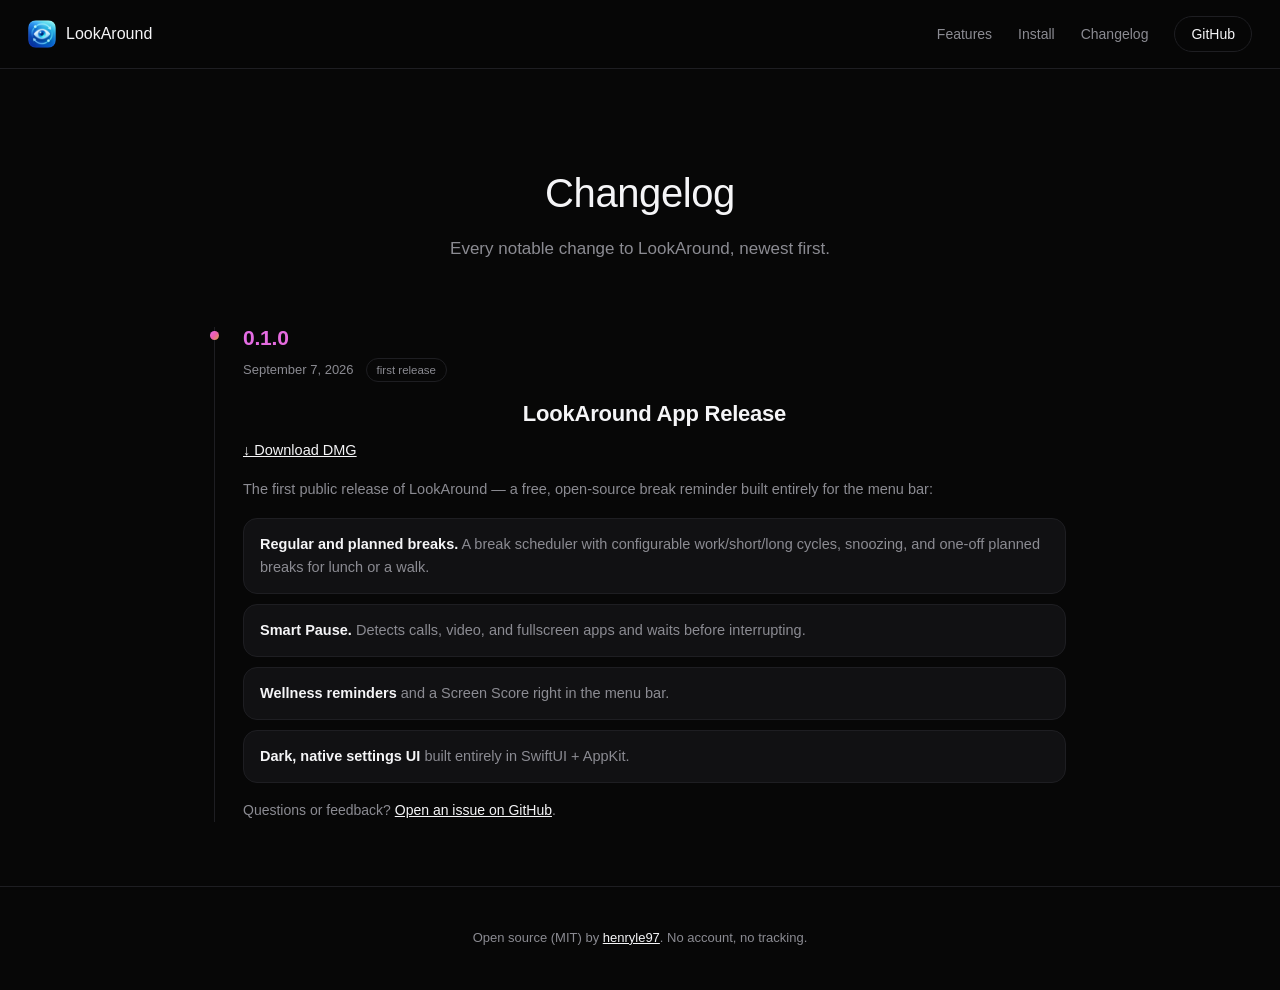
==== docs/changelog/index.html @ 8f5c6af9 "Add /changelog page to the site Adds a changelog page at docs/changelog/, styled to match the existi" ====
<!DOCTYPE html>
<html lang="en">
<head>
<meta charset="utf-8">
<meta name="viewport" content="width=device-width, initial-scale=1">
<title>Changelog — LookAround</title>
<meta name="description" content="What's new in LookAround, the free macOS break-reminder app.">
<link rel="canonical" href="https://henryle97.github.io/look-around/changelog/">
<link rel="icon" type="image/png" href="../assets/icon.png">
<link rel="stylesheet" href="../assets/style.css">

<meta property="og:type" content="website">
<meta property="og:site_name" content="LookAround">
<meta property="og:url" content="https://henryle97.github.io/look-around/changelog/">
<meta property="og:title" content="Changelog — LookAround">
<meta property="og:description" content="What's new in LookAround, the free macOS break-reminder app.">
<meta name="twitter:card" content="summary">
<meta name="twitter:title" content="Changelog — LookAround">
<meta name="twitter:description" content="What's new in LookAround, the free macOS break-reminder app.">
</head>
<body>

<header class="nav">
  <a class="brand" href="../">
    <img src="../assets/icon.png" alt="LookAround icon" width="28" height="28">
    <span>LookAround</span>
  </a>
  <nav>
    <a href="../#features">Features</a>
    <a href="../#install">Install</a>
    <a href="./">Changelog</a>
    <a class="github" href="https://github.com/henryle97/look-around">GitHub</a>
  </nav>
</header>

<main>
  <section class="changelog-header">
    <h1>Changelog</h1>
    <p class="tagline">Every notable change to LookAround, newest first.</p>
  </section>

  <section class="changelog">

    <article class="changelog-entry">
      <a class="changelog-version-badge" href="https://github.com/henryle97/look-around/releases/tag/v0.1.0">0.1.0</a>
      <div class="changelog-meta">
        <span class="changelog-date">September 7, 2026</span>
        <span class="changelog-tag">first release</span>
      </div>
      <h2 class="changelog-title">LookAround App Release</h2>
      <p class="changelog-download">
        <a href="https://github.com/henryle97/look-around/releases/download/v0.1.0/LookAround-0.1.0.dmg">↓ Download DMG</a>
      </p>
      <p class="changelog-summary">The first public release of LookAround — a free, open-source break reminder built entirely for the menu bar:</p>
      <ul class="changelog-list">
        <li><strong>Regular and planned breaks.</strong> <span>A break scheduler with configurable work/short/long cycles, snoozing, and one-off planned breaks for lunch or a walk.</span></li>
        <li><strong>Smart Pause.</strong> <span>Detects calls, video, and fullscreen apps and waits before interrupting.</span></li>
        <li><strong>Wellness reminders</strong> <span>and a Screen Score right in the menu bar.</span></li>
        <li><strong>Dark, native settings UI</strong> <span>built entirely in SwiftUI + AppKit.</span></li>
      </ul>
      <p class="changelog-closing">Questions or feedback? <a href="https://github.com/henryle97/look-around/issues">Open an issue on GitHub</a>.</p>
    </article>

  </section>
</main>

<footer>
  <p>Open source (MIT) by <a href="https://github.com/henryle97">henryle97</a>. No account, no tracking.</p>
</footer>

</body>
</html>
---- docs/assets/style.css ----
:root {
  --bg: #070707;
  --card: #111113;
  --card-line: #1e1e22;
  --text: #f5f5f7;
  --muted: #8b8b92;
  --grad: linear-gradient(131deg, #e46de6 0%, #ee5dac 48%, #d7a544 100%);
  --radius: 20px;
}

* { box-sizing: border-box; }

body {
  margin: 0;
  background: var(--bg);
  color: var(--text);
  font: 16px/1.6 -apple-system, BlinkMacSystemFont, "SF Pro Display", "SF Pro Text", "Helvetica Neue", Arial, sans-serif;
  -webkit-font-smoothing: antialiased;
}

/* --- nav --- */
.nav {
  position: sticky;
  top: 0;
  z-index: 10;
  display: flex;
  justify-content: space-between;
  align-items: center;
  padding: 16px 28px;
  background: rgba(7, 7, 7, 0.8);
  backdrop-filter: blur(14px);
  border-bottom: 1px solid var(--card-line);
}
.brand {
  display: flex;
  align-items: center;
  gap: 10px;
  color: var(--text);
  text-decoration: none;
  font-weight: 500;
  font-size: 16px;
}
.brand img { border-radius: 8px; }
.nav nav { display: flex; gap: 26px; align-items: center; }
.nav nav a { color: var(--muted); text-decoration: none; font-size: 14px; }
.nav nav a:hover { color: var(--text); }
.nav .github {
  color: var(--text);
  border: 1px solid var(--card-line);
  border-radius: 999px;
  padding: 6px 16px;
}

main { max-width: 900px; margin: 0 auto; padding: 0 24px 64px; }

/* --- hero --- */
.hero { text-align: center; padding: 100px 0 40px; }
.hero-icon { border-radius: 24px; box-shadow: 0 20px 60px rgba(228, 109, 230, 0.25); }
.hero h1 {
  font-size: clamp(34px, 5vw, 48px);
  font-weight: 500;
  line-height: 1.15;
  letter-spacing: -0.01em;
  margin: 28px 0 14px;
}
.hero h1 em { font-style: italic; background: var(--grad); -webkit-background-clip: text; background-clip: text; color: transparent; }
.tagline { color: var(--muted); font-size: 17px; max-width: 480px; margin: 0 auto; }

.cta { display: flex; gap: 12px; justify-content: center; flex-wrap: wrap; margin-top: 28px; }
.btn {
  font: inherit;
  border-radius: 999px;
  padding: 12px 26px;
  cursor: pointer;
  text-decoration: none;
  border: 1px solid transparent;
  font-size: 15px;
}
.btn.primary { background: var(--grad); color: #1a1112; font-weight: 600; }
.btn.primary:hover { filter: brightness(1.06); }
.btn.code {
  display: flex;
  align-items: center;
  gap: 12px;
  background: var(--card);
  color: var(--text);
  border-color: var(--card-line);
}
.btn.code code { font-family: ui-monospace, "SF Mono", Menlo, monospace; font-size: 13px; }
.copy-hint {
  font-size: 11px;
  color: var(--muted);
  border: 1px solid var(--card-line);
  border-radius: 999px;
  padding: 2px 10px;
}

.chips {
  list-style: none;
  display: flex;
  gap: 8px;
  justify-content: center;
  flex-wrap: wrap;
  padding: 0;
  margin: 24px 0 0;
}
.chips li {
  font-size: 12.5px;
  color: var(--muted);
  border: 1px solid var(--card-line);
  border-radius: 999px;
  padding: 4px 12px;
}

/* --- screenshot --- */
.shot { padding: 24px 0 0; }
.shot img {
  width: 100%;
  height: auto;
  border-radius: var(--radius);
  border: 1px solid var(--card-line);
  box-shadow: 0 30px 90px rgba(228, 93, 172, 0.16);
}

/* --- sections --- */
.badge {
  display: flex;
  align-items: center;
  justify-content: center;
  width: 36px;
  height: 36px;
  margin: 0 auto 14px;
  border-radius: 11px;
  background: var(--grad);
  font-size: 16px;
}
section h2 {
  font-size: 24px;
  font-weight: 500;
  letter-spacing: -0.01em;
  margin: 88px 0 28px;
  text-align: center;
}

.grid {
  display: grid;
  grid-template-columns: repeat(auto-fit, minmax(220px, 1fr));
  gap: 1px;
  background: var(--card-line);
  border: 1px solid var(--card-line);
  border-radius: var(--radius);
  overflow: hidden;
}
.card {
  background: var(--card);
  padding: 22px 22px 20px;
}
.card h3 { margin: 0 0 6px; font-size: 15px; font-weight: 600; }
.card p, .card ol { margin: 0; color: var(--muted); font-size: 14px; }
.card ol { padding-left: 18px; }
.card li + li { margin-top: 5px; }
.card a { color: var(--text); }
.card code, .install-grid pre code {
  font-family: ui-monospace, "SF Mono", Menlo, monospace;
  font-size: 13px;
  color: var(--text);
}

.install-grid {
  display: grid;
  grid-template-columns: repeat(auto-fit, minmax(280px, 1fr));
  gap: 1px;
  background: var(--card-line);
  border: 1px solid var(--card-line);
  border-radius: var(--radius);
  overflow: hidden;
}
.install-grid pre {
  background: #000;
  border: 1px solid var(--card-line);
  border-radius: 10px;
  padding: 12px 14px;
  overflow-x: auto;
  margin: 0 0 10px;
}
.install-grid .card p { margin-top: 0; }

.notice {
  margin-top: 20px;
  border: 1px solid var(--card-line);
  background: var(--card);
  border-radius: var(--radius);
  padding: 22px 24px;
  font-size: 14.5px;
}
.notice strong { color: var(--text); }
.notice > p:first-of-type { color: var(--muted); margin: 8px 0 14px; }
.notice ol { margin: 0; padding-left: 18px; color: var(--muted); }
.notice li + li { margin-top: 6px; }
.notice-shot { margin: 16px auto 0; max-width: 380px; }
.notice-shot img {
  width: 100%;
  height: auto;
  border-radius: 10px;
  border: 1px solid var(--card-line);
}
.notice-shot figcaption { font-size: 12px; color: var(--muted); margin-top: 6px; text-align: center; }
.notice-trust {
  border-top: 1px solid var(--card-line);
  margin-top: 16px;
  padding-top: 14px;
  font-size: 13.5px;
  color: var(--muted);
}
.notice-trust a { color: var(--text); }

footer {
  border-top: 1px solid var(--card-line);
  color: var(--muted);
  text-align: center;
  font-size: 13px;
  padding: 28px 24px;
}
footer a { color: var(--text); }

/* --- changelog --- */
.changelog-header { text-align: center; padding: 72px 0 8px; }
.changelog-header h1 { font-size: clamp(30px, 4.5vw, 40px); font-weight: 500; letter-spacing: -0.01em; margin: 20px 0 10px; }
.changelog-header .tagline { max-width: 480px; }

.changelog { margin: 56px 0 0; }
.changelog-entry {
  position: relative;
  padding: 0 0 48px 28px;
  border-left: 1px solid var(--card-line);
}
.changelog-entry:last-child { padding-bottom: 0; }
.changelog-entry::before {
  content: "";
  position: absolute;
  left: -5px;
  top: 4px;
  width: 9px;
  height: 9px;
  border-radius: 50%;
  background: var(--grad);
}
.changelog-meta {
  display: flex;
  align-items: baseline;
  gap: 12px;
  flex-wrap: wrap;
  margin-bottom: 14px;
}
.changelog-version { font-size: 20px; font-weight: 600; letter-spacing: -0.01em; }
.changelog-date { font-size: 13px; color: var(--muted); }
.changelog-tag {
  font-size: 11.5px;
  color: var(--muted);
  border: 1px solid var(--card-line);
  border-radius: 999px;
  padding: 2px 10px;
}
.changelog-version-badge {
  display: block;
  font-size: 21px;
  font-weight: 700;
  letter-spacing: -0.01em;
  line-height: 1;
  text-decoration: none;
  background: var(--grad);
  -webkit-background-clip: text;
  background-clip: text;
  color: transparent;
  margin-bottom: 10px;
}
.changelog-title { font-size: 22px; font-weight: 600; letter-spacing: -0.01em; margin: 0 0 8px; }
.changelog-download { margin: 0 0 16px; font-size: 14.5px; }
.changelog-download a { color: var(--text); }
.changelog-summary { margin: 0 0 16px; color: var(--muted); font-size: 14.5px; }
.changelog-closing { margin: 16px 0 0; color: var(--muted); font-size: 14px; }
.changelog-closing a { color: var(--text); }
.changelog-list {
  list-style: none;
  margin: 0;
  padding: 0;
  display: flex;
  flex-direction: column;
  gap: 10px;
}
.changelog-list li {
  background: var(--card);
  border: 1px solid var(--card-line);
  border-radius: 14px;
  padding: 14px 16px;
  font-size: 14.5px;
  color: var(--text);
}
.changelog-list li strong { color: var(--text); }
.changelog-list li span { color: var(--muted); }
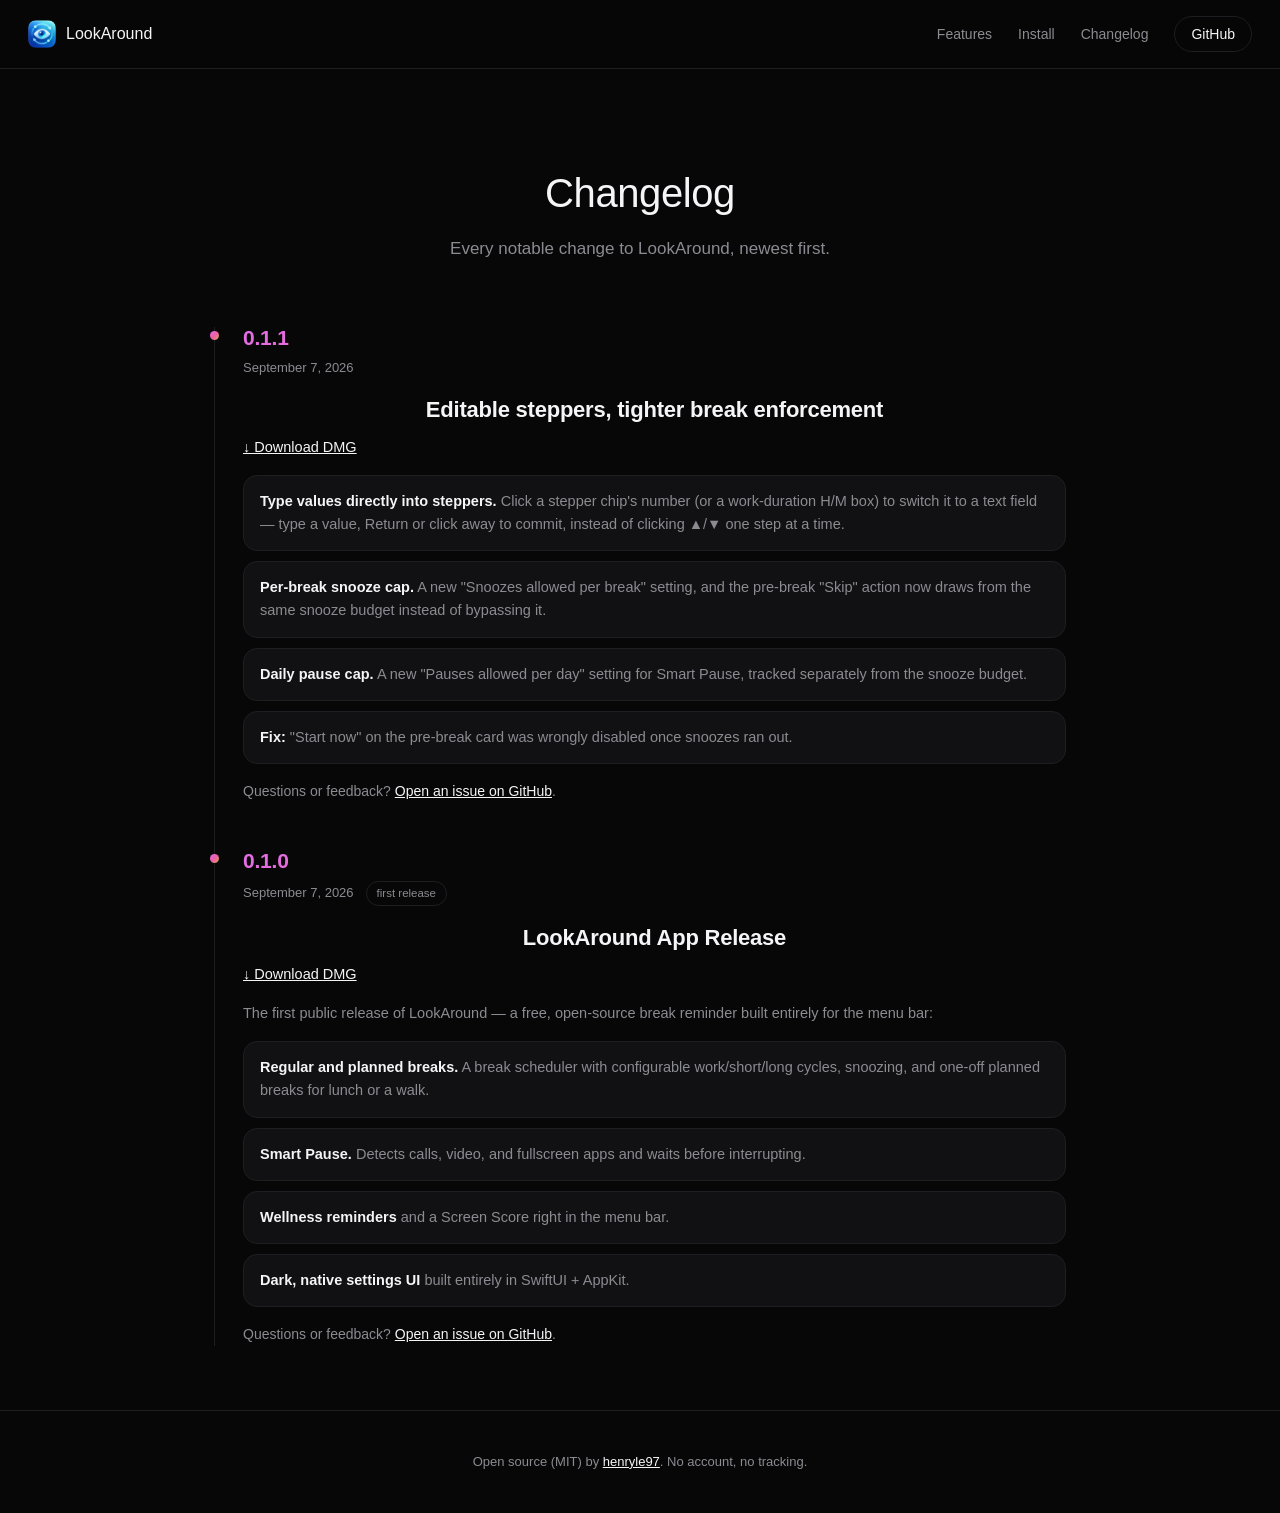
==== commit fd793152: "Add 0.1.1 changelog entry" ====
--- a/docs/changelog/index.html
+++ b/docs/changelog/index.html
@@ -42,6 +42,24 @@
   <section class="changelog">
 
     <article class="changelog-entry">
+      <a class="changelog-version-badge" href="https://github.com/henryle97/look-around/releases/tag/v0.1.1">0.1.1</a>
+      <div class="changelog-meta">
+        <span class="changelog-date">September 7, 2026</span>
+      </div>
+      <h2 class="changelog-title">Editable steppers, tighter break enforcement</h2>
+      <p class="changelog-download">
+        <a href="https://github.com/henryle97/look-around/releases/download/v0.1.1/LookAround-0.1.1.dmg">↓ Download DMG</a>
+      </p>
+      <ul class="changelog-list">
+        <li><strong>Type values directly into steppers.</strong> <span>Click a stepper chip's number (or a work-duration H/M box) to switch it to a text field — type a value, Return or click away to commit, instead of clicking ▲/▼ one step at a time.</span></li>
+        <li><strong>Per-break snooze cap.</strong> <span>A new "Snoozes allowed per break" setting, and the pre-break "Skip" action now draws from the same snooze budget instead of bypassing it.</span></li>
+        <li><strong>Daily pause cap.</strong> <span>A new "Pauses allowed per day" setting for Smart Pause, tracked separately from the snooze budget.</span></li>
+        <li><strong>Fix:</strong> <span>"Start now" on the pre-break card was wrongly disabled once snoozes ran out.</span></li>
+      </ul>
+      <p class="changelog-closing">Questions or feedback? <a href="https://github.com/henryle97/look-around/issues">Open an issue on GitHub</a>.</p>
+    </article>
+
+    <article class="changelog-entry">
       <a class="changelog-version-badge" href="https://github.com/henryle97/look-around/releases/tag/v0.1.0">0.1.0</a>
       <div class="changelog-meta">
         <span class="changelog-date">September 7, 2026</span>
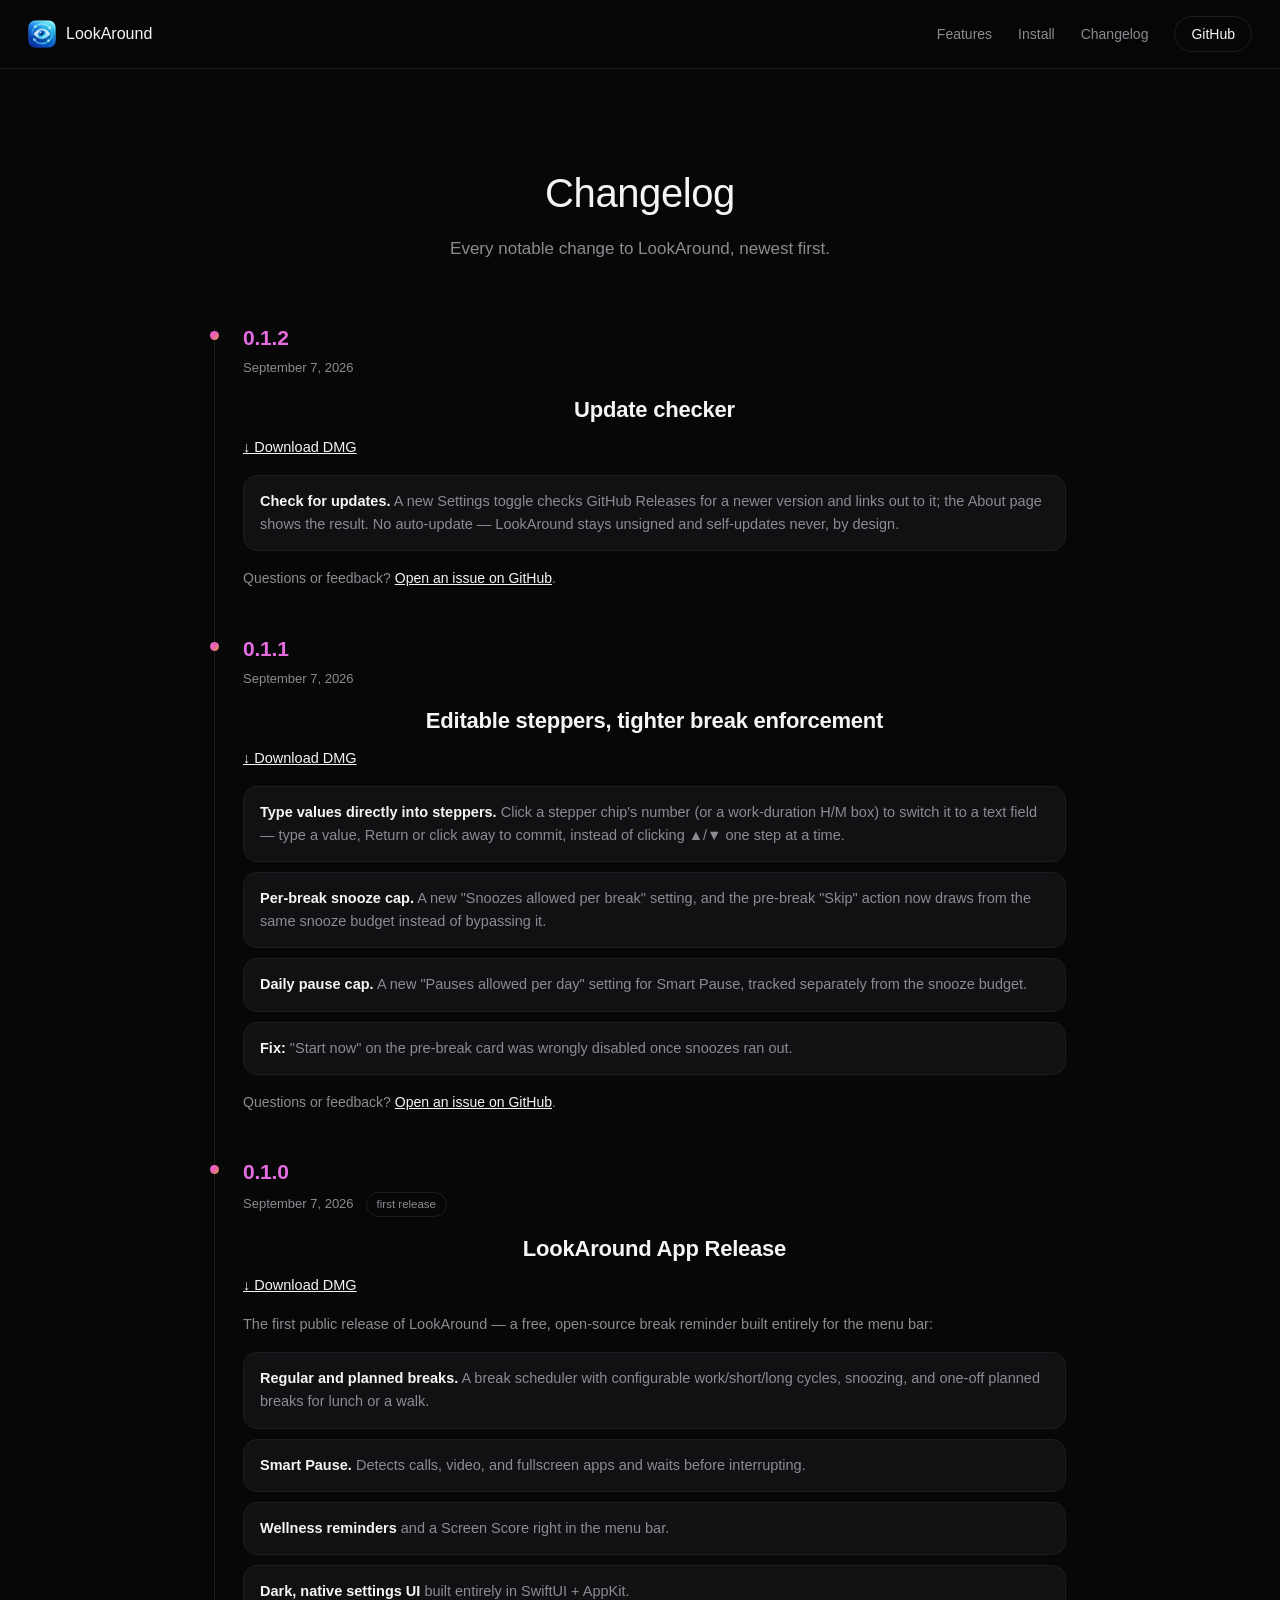
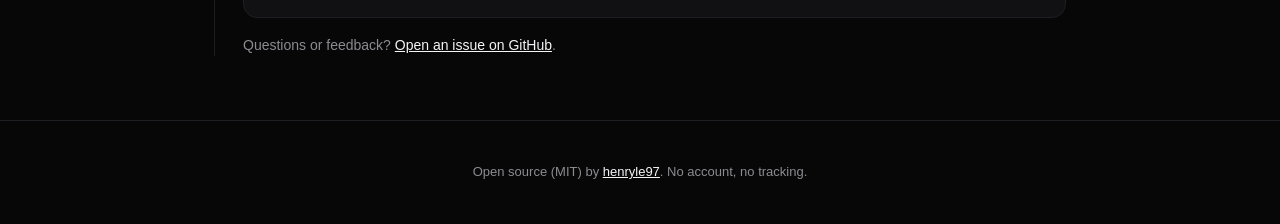
==== commit 67ff2147: "Add 0.1.2 changelog entry" ====
--- a/docs/changelog/index.html
+++ b/docs/changelog/index.html
@@ -40,6 +40,21 @@
   </section>
 
   <section class="changelog">
+
+    <article class="changelog-entry">
+      <a class="changelog-version-badge" href="https://github.com/henryle97/look-around/releases/tag/v0.1.2">0.1.2</a>
+      <div class="changelog-meta">
+        <span class="changelog-date">September 7, 2026</span>
+      </div>
+      <h2 class="changelog-title">Update checker</h2>
+      <p class="changelog-download">
+        <a href="https://github.com/henryle97/look-around/releases/download/v0.1.2/LookAround-0.1.2.dmg">↓ Download DMG</a>
+      </p>
+      <ul class="changelog-list">
+        <li><strong>Check for updates.</strong> <span>A new Settings toggle checks GitHub Releases for a newer version and links out to it; the About page shows the result. No auto-update — LookAround stays unsigned and self-updates never, by design.</span></li>
+      </ul>
+      <p class="changelog-closing">Questions or feedback? <a href="https://github.com/henryle97/look-around/issues">Open an issue on GitHub</a>.</p>
+    </article>
 
     <article class="changelog-entry">
       <a class="changelog-version-badge" href="https://github.com/henryle97/look-around/releases/tag/v0.1.1">0.1.1</a>
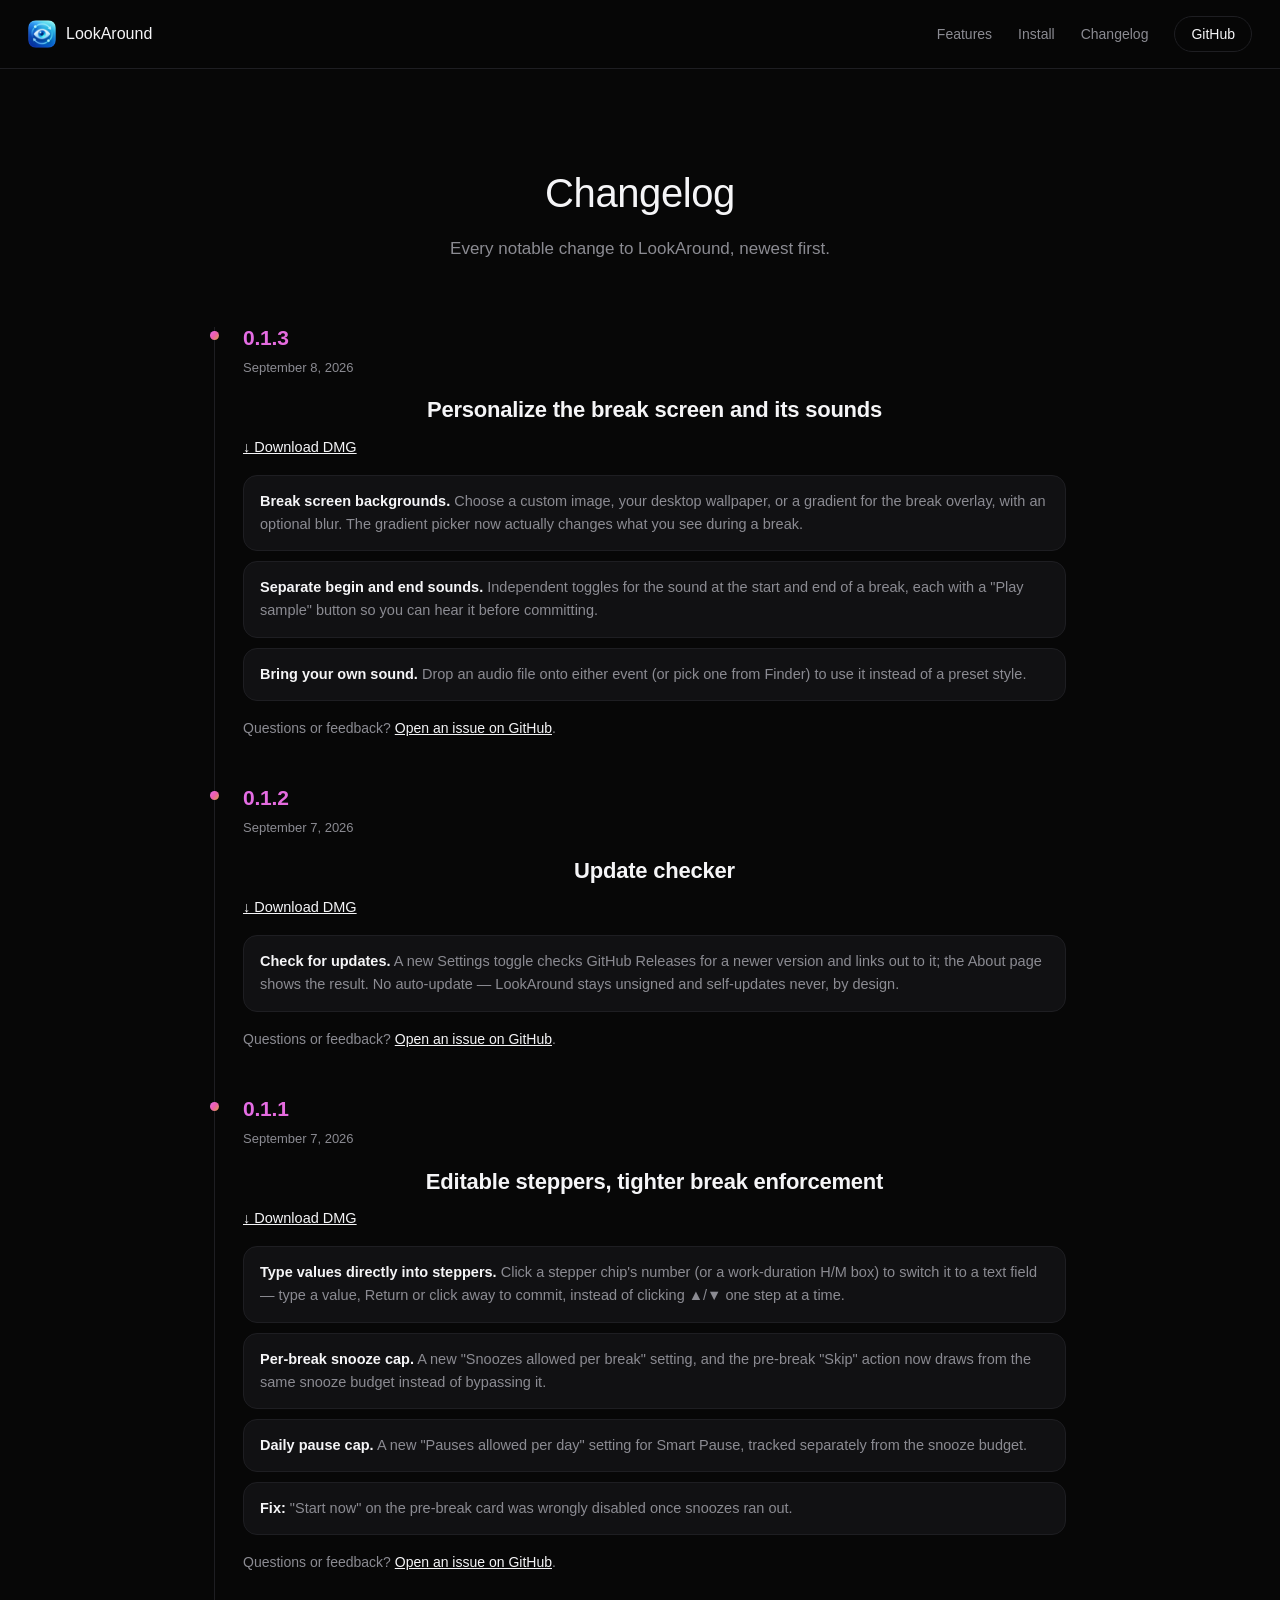
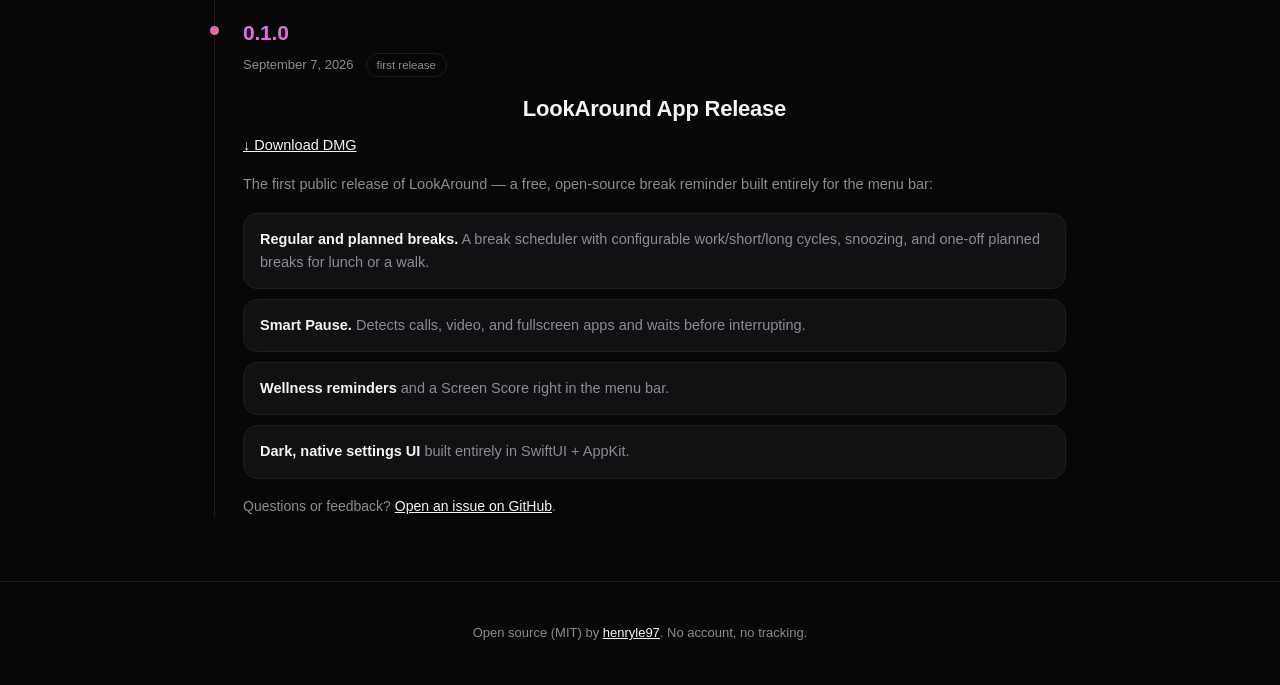
==== commit 745787a8: "Add 0.1.3 changelog entry" ====
--- a/docs/changelog/index.html
+++ b/docs/changelog/index.html
@@ -40,6 +40,23 @@
   </section>
 
   <section class="changelog">
+
+    <article class="changelog-entry">
+      <a class="changelog-version-badge" href="https://github.com/henryle97/look-around/releases/tag/v0.1.3">0.1.3</a>
+      <div class="changelog-meta">
+        <span class="changelog-date">September 8, 2026</span>
+      </div>
+      <h2 class="changelog-title">Personalize the break screen and its sounds</h2>
+      <p class="changelog-download">
+        <a href="https://github.com/henryle97/look-around/releases/download/v0.1.3/LookAround-0.1.3.dmg">↓ Download DMG</a>
+      </p>
+      <ul class="changelog-list">
+        <li><strong>Break screen backgrounds.</strong> <span>Choose a custom image, your desktop wallpaper, or a gradient for the break overlay, with an optional blur. The gradient picker now actually changes what you see during a break.</span></li>
+        <li><strong>Separate begin and end sounds.</strong> <span>Independent toggles for the sound at the start and end of a break, each with a "Play sample" button so you can hear it before committing.</span></li>
+        <li><strong>Bring your own sound.</strong> <span>Drop an audio file onto either event (or pick one from Finder) to use it instead of a preset style.</span></li>
+      </ul>
+      <p class="changelog-closing">Questions or feedback? <a href="https://github.com/henryle97/look-around/issues">Open an issue on GitHub</a>.</p>
+    </article>
 
     <article class="changelog-entry">
       <a class="changelog-version-badge" href="https://github.com/henryle97/look-around/releases/tag/v0.1.2">0.1.2</a>
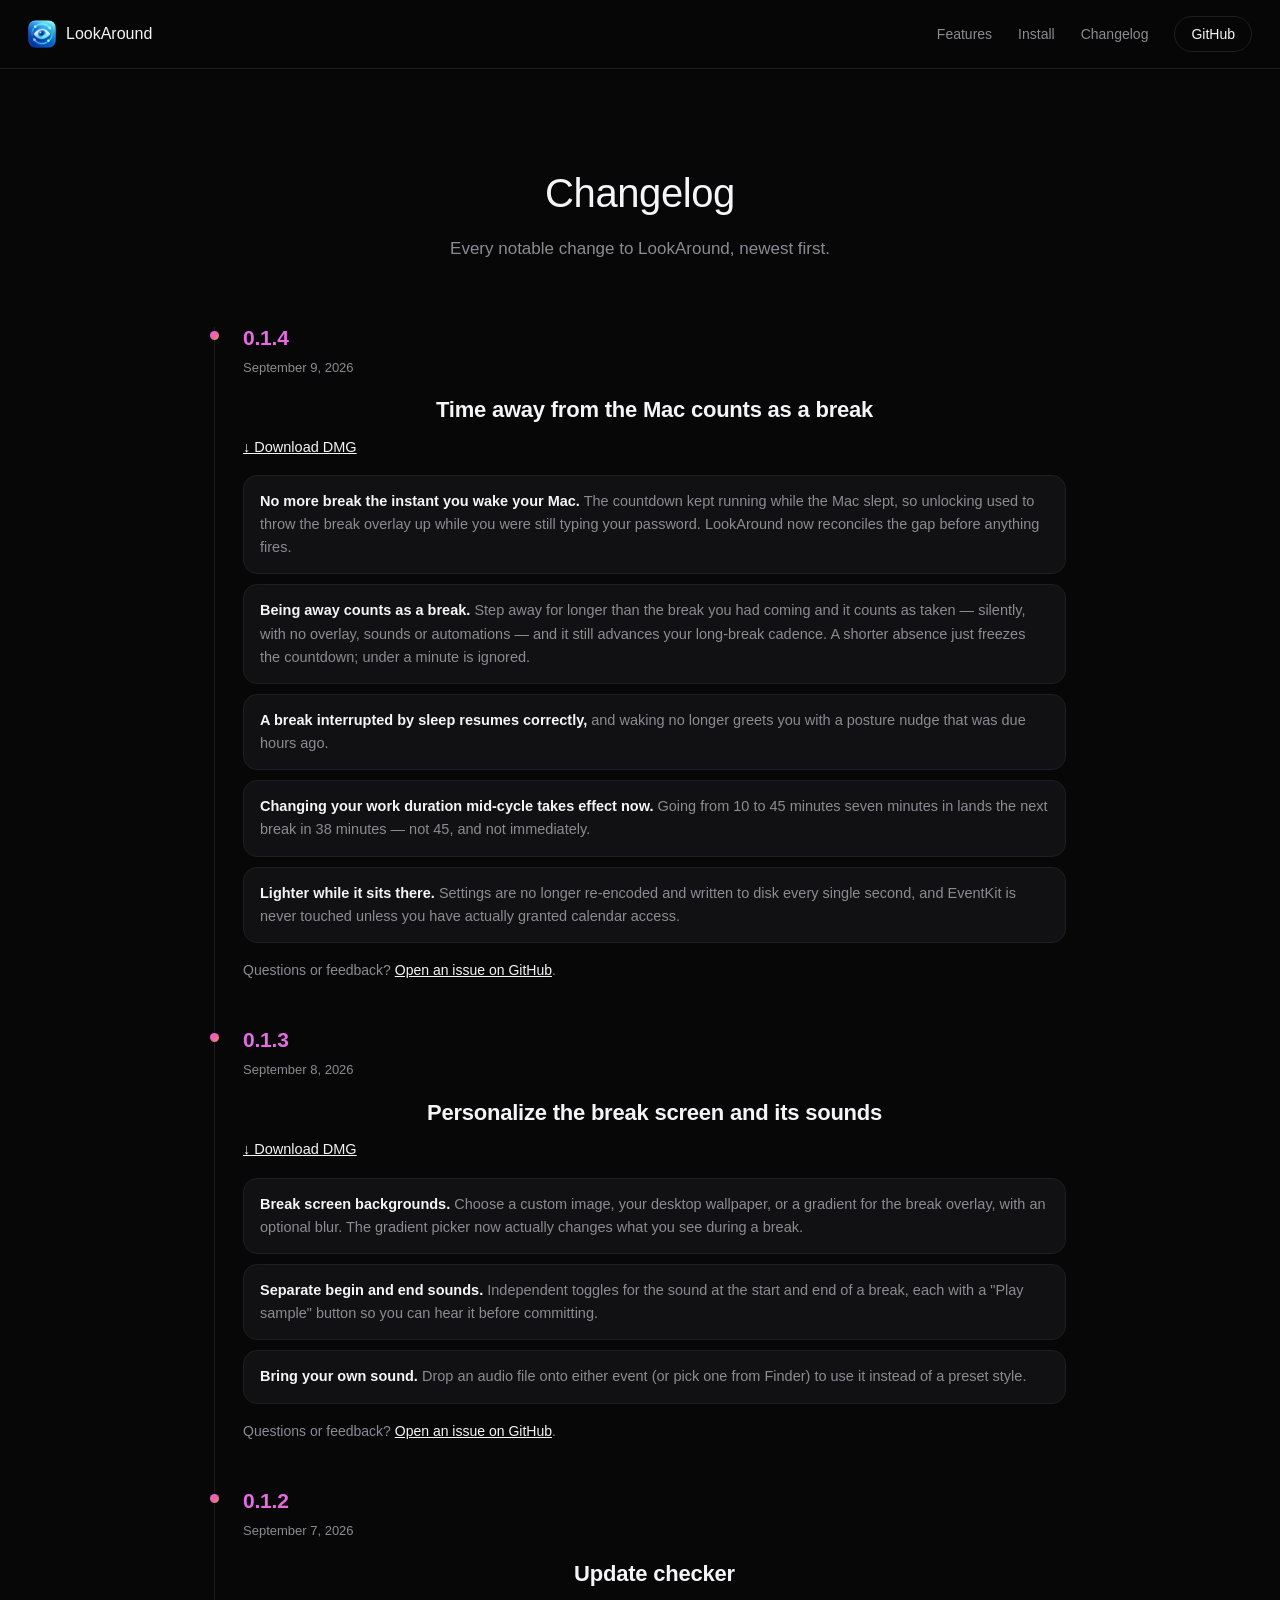
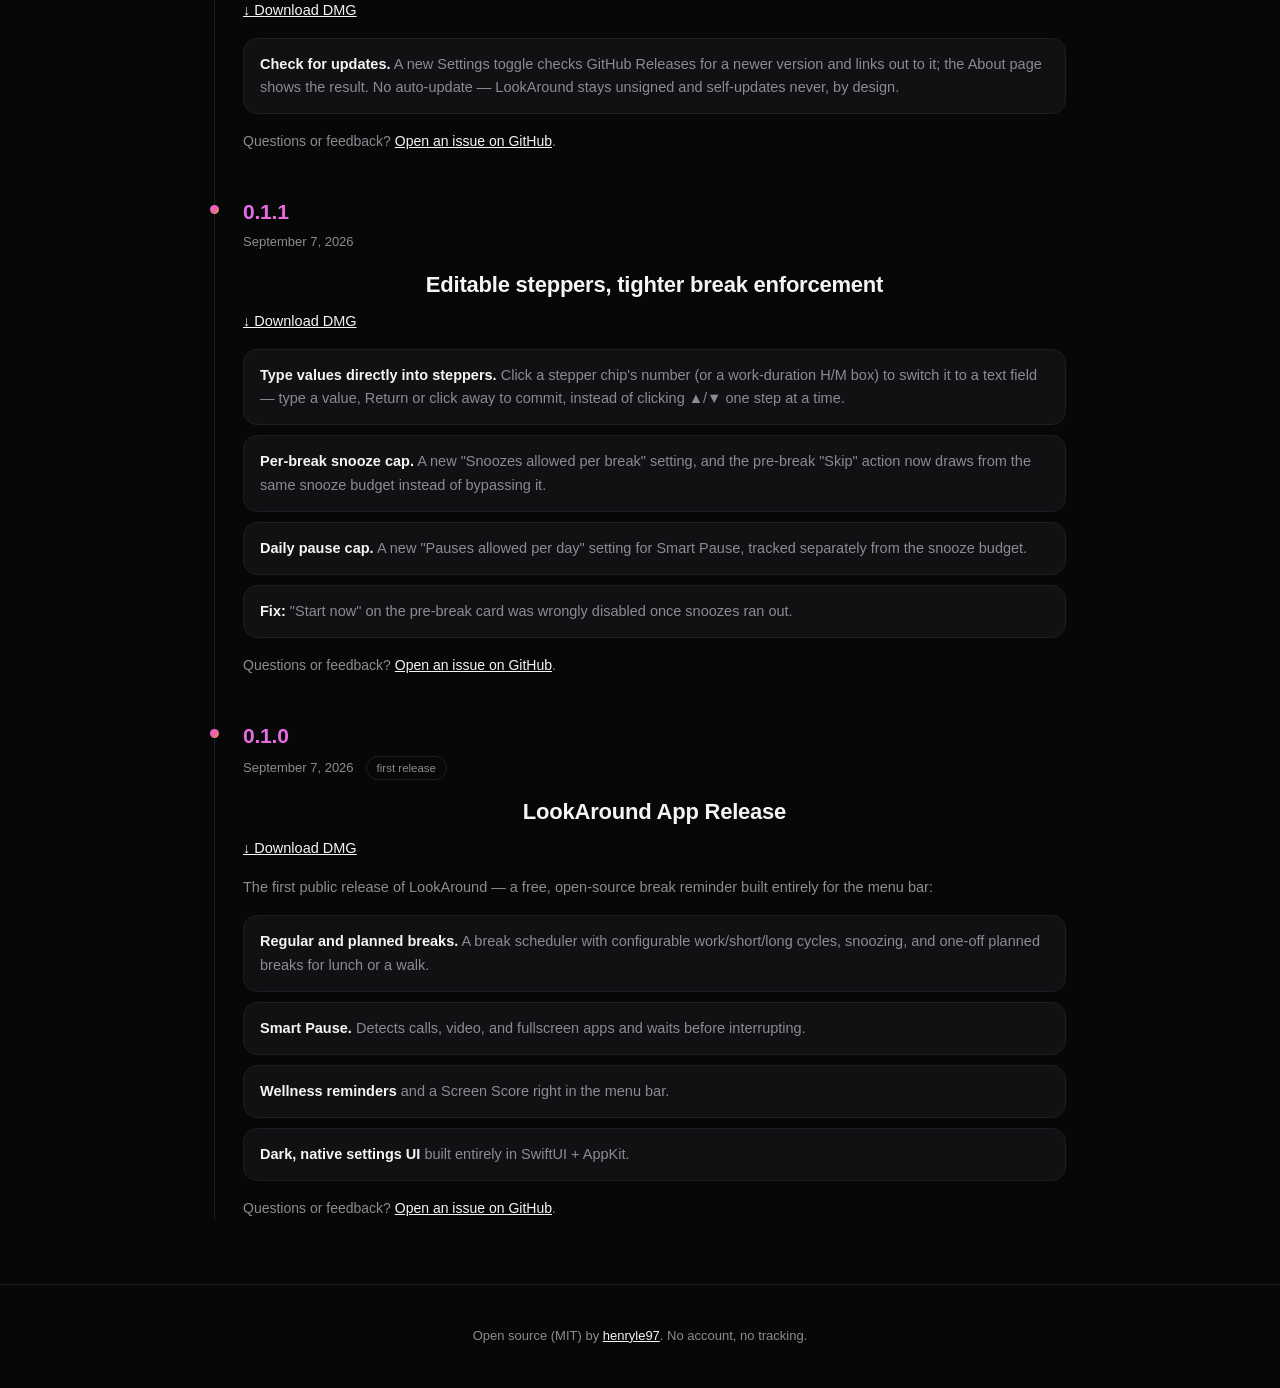
==== commit 1a04d102: "Add the 0.1.4 changelog entry and bump Info.plist to 0.1.4 The site changelog is written by hand per" ====
--- a/docs/changelog/index.html
+++ b/docs/changelog/index.html
@@ -40,6 +40,25 @@
   </section>
 
   <section class="changelog">
+
+    <article class="changelog-entry">
+      <a class="changelog-version-badge" href="https://github.com/henryle97/look-around/releases/tag/v0.1.4">0.1.4</a>
+      <div class="changelog-meta">
+        <span class="changelog-date">September 9, 2026</span>
+      </div>
+      <h2 class="changelog-title">Time away from the Mac counts as a break</h2>
+      <p class="changelog-download">
+        <a href="https://github.com/henryle97/look-around/releases/download/v0.1.4/LookAround-0.1.4.dmg">↓ Download DMG</a>
+      </p>
+      <ul class="changelog-list">
+        <li><strong>No more break the instant you wake your Mac.</strong> <span>The countdown kept running while the Mac slept, so unlocking used to throw the break overlay up while you were still typing your password. LookAround now reconciles the gap before anything fires.</span></li>
+        <li><strong>Being away counts as a break.</strong> <span>Step away for longer than the break you had coming and it counts as taken — silently, with no overlay, sounds or automations — and it still advances your long-break cadence. A shorter absence just freezes the countdown; under a minute is ignored.</span></li>
+        <li><strong>A break interrupted by sleep resumes correctly,</strong> <span>and waking no longer greets you with a posture nudge that was due hours ago.</span></li>
+        <li><strong>Changing your work duration mid-cycle takes effect now.</strong> <span>Going from 10 to 45 minutes seven minutes in lands the next break in 38 minutes — not 45, and not immediately.</span></li>
+        <li><strong>Lighter while it sits there.</strong> <span>Settings are no longer re-encoded and written to disk every single second, and EventKit is never touched unless you have actually granted calendar access.</span></li>
+      </ul>
+      <p class="changelog-closing">Questions or feedback? <a href="https://github.com/henryle97/look-around/issues">Open an issue on GitHub</a>.</p>
+    </article>
 
     <article class="changelog-entry">
       <a class="changelog-version-badge" href="https://github.com/henryle97/look-around/releases/tag/v0.1.3">0.1.3</a>
